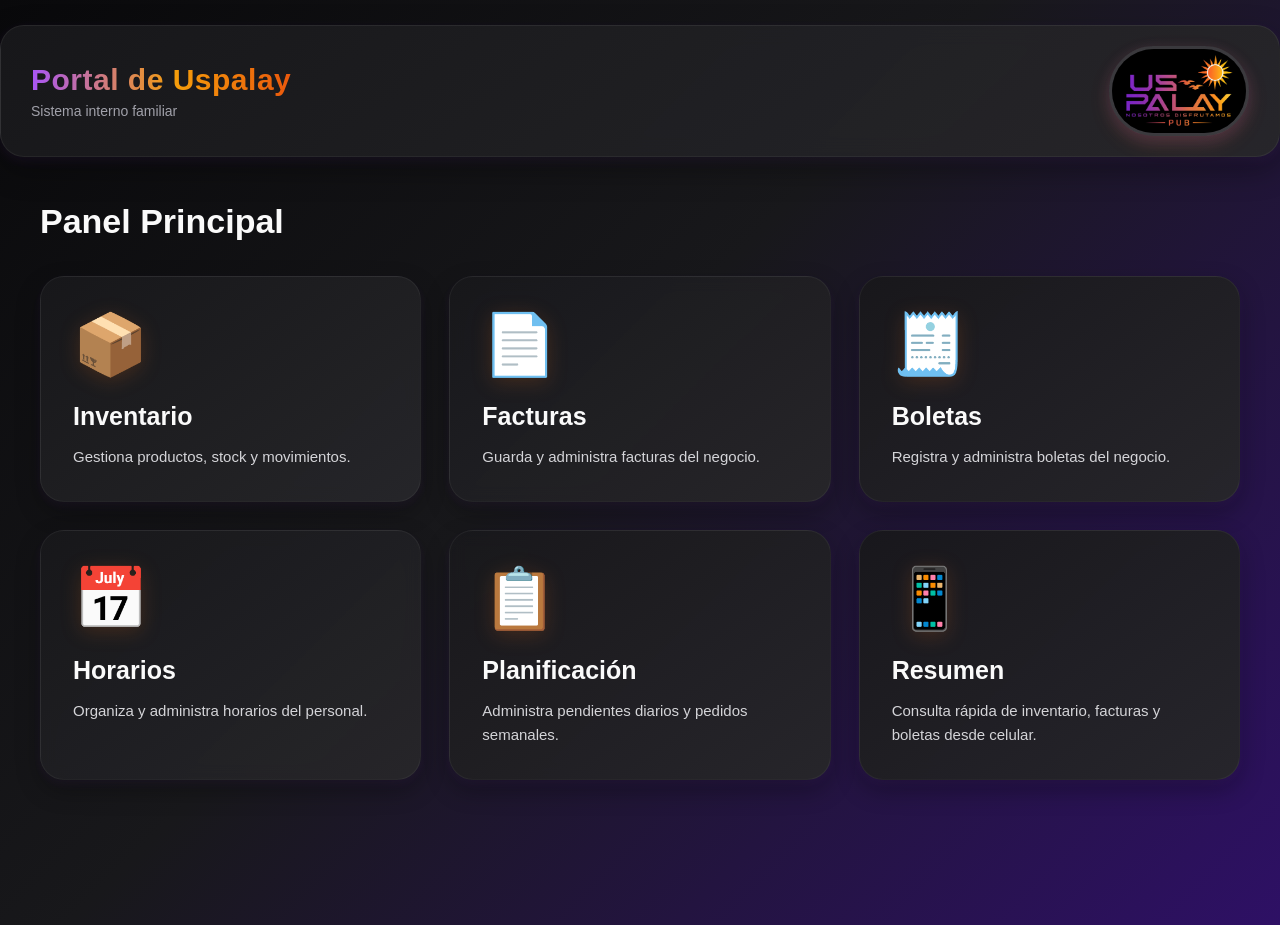
==== index.html @ 2585f738 "Primer commit" ====
<!DOCTYPE html>
<html lang="es">
<head>

    <meta charset="UTF-8">

    <meta name="viewport"
          content="width=device-width, initial-scale=1.0">

    <title>Uspalay</title>

    <link rel="stylesheet" href="style.css">

</head>

<body>

    <header class="topbar">

        <div class="logo-area">

            <h1>Portal de Uspalay</h1>

            <p>Sistema interno familiar</p>

        </div>

        <img src="assets/logoUspa.jpeg"
             class="logo-navbar">

    </header>


    <main class="dashboard">

        <h2 class="titulo-dashboard">
            Panel Principal
        </h2>

        <div class="cards-container">

            <!-- INVENTARIO -->

            <a href="inventario/index.html"
               class="card modulo-card">

                <div class="icono">📦</div>

                <h3>Inventario</h3>

                <p>
                    Gestiona productos, stock y movimientos.
                </p>

            </a>


            <!-- FACTURAS -->

            <a href="facturas/index.html"
               class="card modulo-card">

                <div class="icono">📄</div>

                <h3>Facturas</h3>

                <p>
                    Guarda y administra facturas del negocio.
                </p>

            </a>


            <!-- BOLETAS -->

            <a href="boletas/index.html"
               class="card modulo-card">

                <div class="icono">🧾</div>

                <h3>Boletas</h3>

                <p>
                    Registra y administra boletas del negocio.
                </p>

            </a>


            <!-- HORARIOS -->

            <a href="horarios/index.html"
               class="card modulo-card">

                <div class="icono">📅</div>

                <h3>Horarios</h3>

                <p>
                    Organiza y administra horarios del personal.
                </p>

            </a>


            <!-- PLANIFICACION -->

            <a href="planificacion/index.html"
               class="card modulo-card">

                <div class="icono">📋</div>

                <h3>Planificación</h3>

                <p>
                    Administra pendientes diarios y pedidos semanales.
                </p>

            </a>


            <!-- RESUMEN -->

            <a href="resumen/index.html"
                class="card modulo-card">

                <div class="icono">📱</div>

                <h3>Resumen</h3>

                <p>
                    Consulta rápida de inventario,
                    facturas y boletas desde celular.
                </p>

            </a>


        </div>

    </main>


    <script src="script.js"></script>

</body>
</html>
---- style.css ----
*{
    margin:0;
    padding:0;
    box-sizing:border-box;
}

body{

    font-family:Arial, Helvetica, sans-serif;

    background:
        linear-gradient(
            135deg,
            #09090b 0%,
            #18181b 45%,
            #2e1065 100%
        );

    min-height:100vh;

    color:#f4f4f5;
}


/* =========================
   TOPBAR
========================= */

.topbar{

    display:flex;

    justify-content:space-between;

    align-items:center;

    background:
        linear-gradient(
            145deg,
            rgba(24,24,27,0.96),
            rgba(39,39,42,0.96)
        );

    backdrop-filter:blur(10px);

    padding:20px 30px;

    border-radius:24px;

    margin:25px auto;

    max-width:1300px;

    border:1px solid rgba(255,255,255,0.06);

    box-shadow:
        0 12px 30px rgba(0,0,0,0.35),
        0 4px 12px rgba(168,85,247,0.10);
}


/* =========================
   LOGO AREA
========================= */

.logo-area h1{

    font-size:30px;

    margin-bottom:6px;

    font-weight:900;

    letter-spacing:0.5px;

    background:
        linear-gradient(
            90deg,
            #a855f7 0%,
            #f59e0b 55%,
            #ea580c 100%
        );

    -webkit-background-clip:text;

    -webkit-text-fill-color:transparent;

    background-clip:text;
}

.logo-area p{

    font-size:14px;

    color:#a1a1aa;

    font-weight:500;
}


/* =========================
   DASHBOARD
========================= */

.dashboard{

    width:100%;

    max-width:1300px;

    margin:auto;

    padding:20px 40px 40px;
}

.titulo-dashboard{

    font-size:34px;

    margin-bottom:35px;

    color:#fafafa;

    font-weight:800;
}


/* =========================
   CARDS
========================= */

.cards-container{

    display:grid;

    grid-template-columns:
        repeat(auto-fit, minmax(280px, 1fr));

    gap:28px;
}

.card{

    background:
        linear-gradient(
            145deg,
            rgba(24,24,27,0.96),
            rgba(39,39,42,0.96)
        );

    backdrop-filter:blur(8px);

    border-radius:24px;

    padding:32px;

    text-decoration:none;

    color:#f4f4f5;

    transition:0.28s;

    border:1px solid rgba(255,255,255,0.05);

    box-shadow:
        0 10px 25px rgba(0,0,0,0.30),
        0 4px 10px rgba(168,85,247,0.08);
}

.modulo-card:hover{

    transform:
        translateY(-8px)
        scale(1.01);

    border-color:rgba(168,85,247,0.35);

    box-shadow:
        0 20px 35px rgba(0,0,0,0.45),
        0 10px 20px rgba(249,115,22,0.10);
}


/* =========================
   ICONOS
========================= */

.icono{

    font-size:60px;

    margin-bottom:22px;

    filter:drop-shadow(
        0 4px 10px rgba(249,115,22,0.18)
    );
}


/* =========================
   TEXTOS CARD
========================= */

.card h3{

    font-size:25px;

    margin-bottom:14px;

    color:#fafafa;

    font-weight:800;
}

.card p{

    font-size:15px;

    line-height:1.6;

    color:#d4d4d8;
}


/* =========================
   PROXIMAMENTE
========================= */

.proximamente-card{

    opacity:0.78;
}


/* =========================
   LOGO NAVBAR
========================= */

.logo-navbar{

    width:140px;

    height:90px;

    object-fit:cover;

    border-radius:100px;

    border:3px solid rgba(255,255,255,0.10);

    box-shadow:
        0 8px 20px rgba(249,115,22,0.15),
        0 5px 15px rgba(168,85,247,0.15);

    transition:0.25s;
}

.logo-navbar:hover{

    transform:scale(1.03);

}


/* =========================
   RESPONSIVE
========================= */

@media(max-width:700px){

    .topbar{

        flex-direction:column;

        gap:18px;

        text-align:center;

        margin:15px;
    }

    .dashboard{

        padding:25px;
    }

    .titulo-dashboard{

        font-size:26px;
    }

    .logo-navbar{

        width:120px;

        height:80px;
    }

}
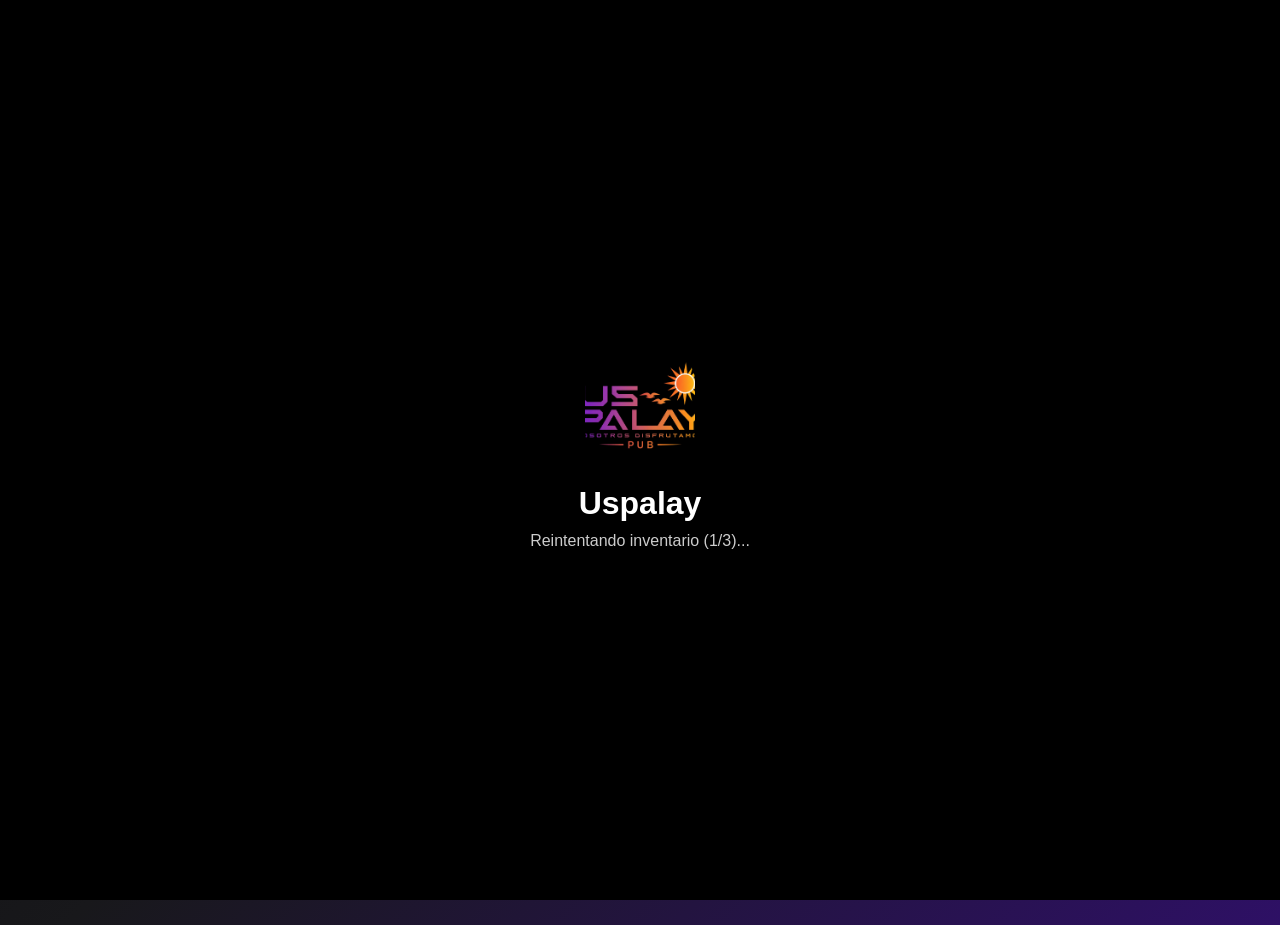
==== commit 893bba05: "mejorasMultiples" ====
--- a/index.html
+++ b/index.html
@@ -11,6 +11,13 @@
 
     <link rel="stylesheet" href="style.css">
 
+    <link rel="manifest" href="/PaguinaUspalay/manifest.json">
+
+    <meta
+        name="theme-color"
+        content="#000000"
+    >
+
 </head>
 
 <body>
@@ -140,8 +147,54 @@
 
     </main>
 
+    <!-- PANTALLA CARGA -->
+
+    <div id="pantallaCarga">
+
+        <div class="loader-box">
+
+            <img
+                src="assets/logoUspa.jpeg"
+                class="loader-logo"
+            >
+
+            <h2>
+                Uspalay
+            </h2>
+
+            <p id="textoCarga">
+
+                Iniciando sistema...
+
+            </p>
+
+        </div>
+
+    </div>
+
 
     <script src="script.js"></script>
+
+    <script>
+
+    if("serviceWorker" in navigator){
+
+    navigator.serviceWorker
+        .register(
+        "/PaguinaUspalay/service-worker.js"
+        )
+
+        .then(() => {
+
+        console.log(
+            "Service Worker OK"
+        );
+
+        });
+
+    }
+
+    </script>
 
 </body>
 </html>
--- a/style.css
+++ b/style.css
@@ -303,4 +303,73 @@
 
 
 
-
+/* =========================
+PANTALLA CARGA
+========================= */
+
+#pantallaCarga{
+
+    position: fixed;
+
+    inset: 0;
+
+    background: #000;
+
+    display: flex;
+
+    align-items: center;
+
+    justify-content: center;
+
+    z-index: 999999;
+
+}
+
+
+.loader-box{
+
+    text-align: center;
+
+    color: white;
+
+}
+
+
+.loader-logo{
+
+    width: 110px;
+
+    height: 110px;
+
+    border-radius: 30px;
+
+    object-fit: cover;
+
+    margin-bottom: 20px;
+
+}
+
+
+#pantallaCarga h2{
+
+    font-size: 32px;
+
+    margin-bottom: 10px;
+
+}
+
+
+#textoCarga{
+
+    opacity: 0.8;
+
+    font-size: 16px;
+
+}
+
+
+
+
+
+
+
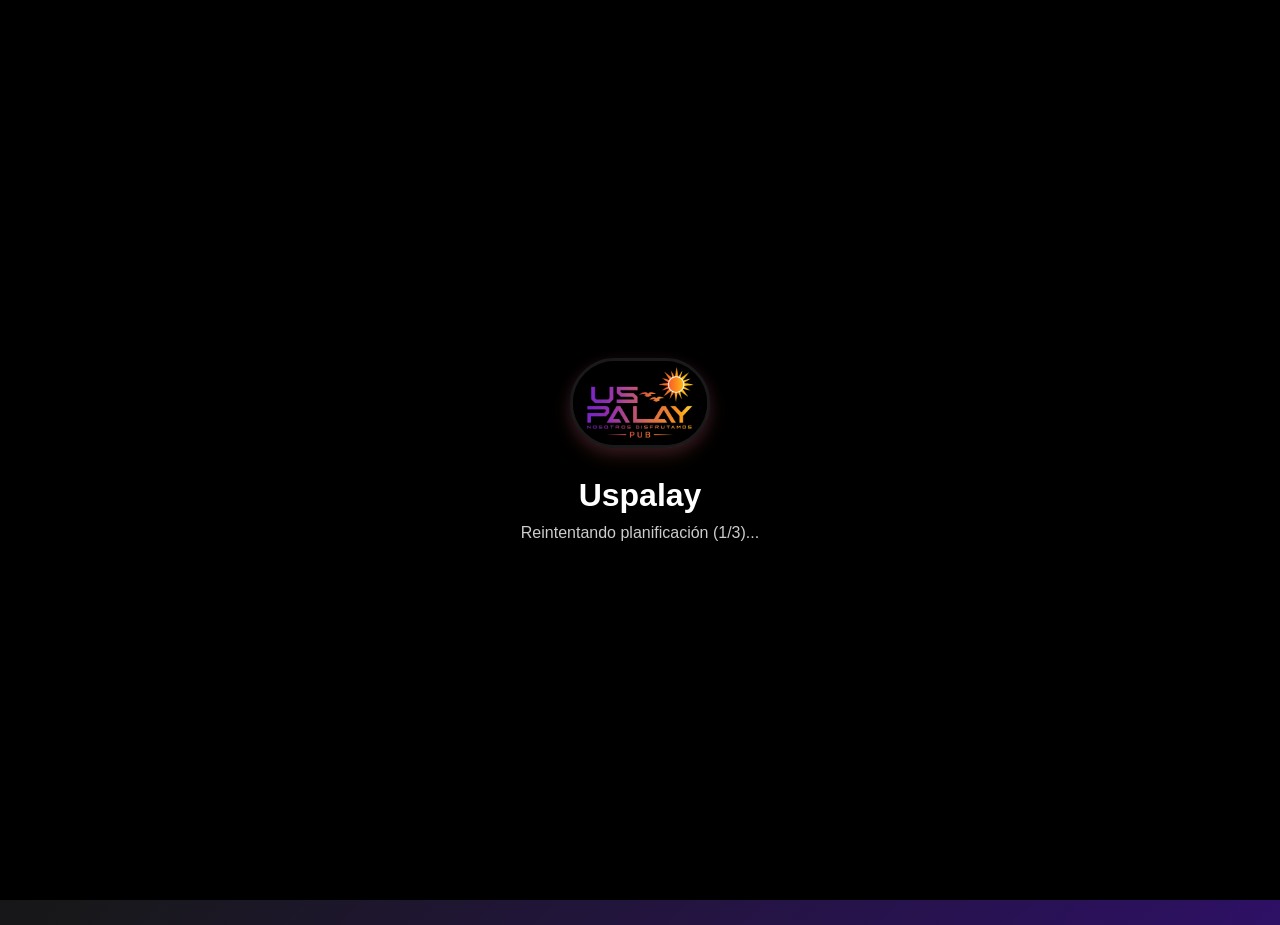
==== commit d46430b6: "Compras" ====
--- a/index.html
+++ b/index.html
@@ -117,10 +117,10 @@
 
                 <div class="icono">📋</div>
 
-                <h3>Planificación</h3>
-
-                <p>
-                    Administra pendientes diarios y pedidos semanales.
+                <h3>Compras</h3>
+
+                <p>
+                    Administra Compras diarias y La Entrega de Proveedores.
                 </p>
 
             </a>
--- a/style.css
+++ b/style.css
@@ -337,15 +337,23 @@
 
 .loader-logo{
 
-    width: 110px;
-
-    height: 110px;
-
-    border-radius: 30px;
-
-    object-fit: cover;
-
-    margin-bottom: 20px;
+    width:140px;
+
+    height:90px;
+
+    object-fit:cover;
+
+    border-radius:100px;
+
+    border:3px solid rgba(255,255,255,0.10);
+
+    box-shadow:
+        0 8px 20px rgba(249,115,22,0.15),
+        0 5px 15px rgba(168,85,247,0.15);
+
+    transition:0.25s;
+
+    margin-bottom:25px;
 
 }
 
